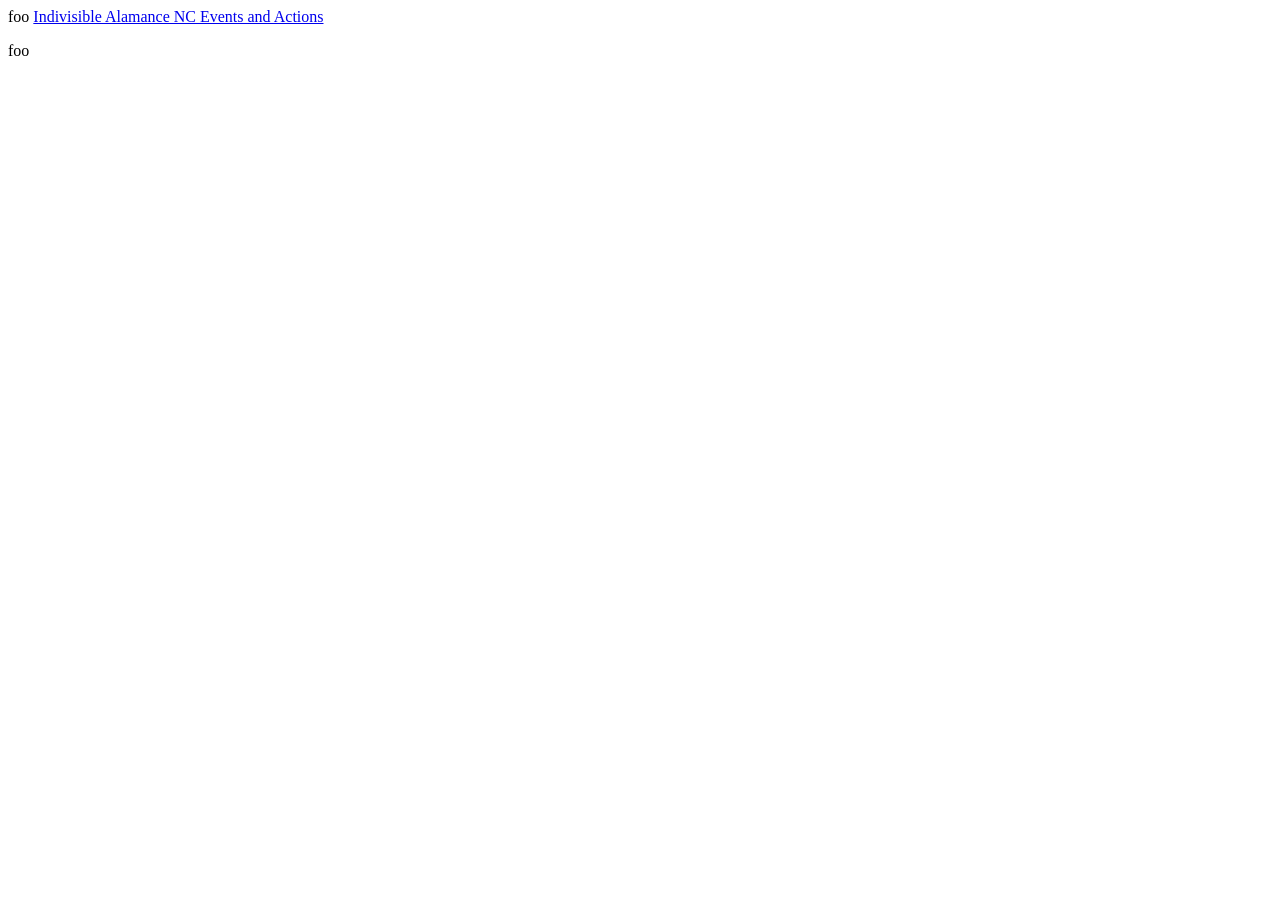
==== sfa/index.html @ e1e5f781 "placeholder html and deployment action" ====
<!doctype html>
<html lang="en">
<head>
<title>AlamanceResists</title>
</head>
<body>
foo

<a href="https://www.mobilize.us/?org_ids=49807">Indivisible Alamance NC Events and Actions</a>
<p>foo</p>
</body>
</html>
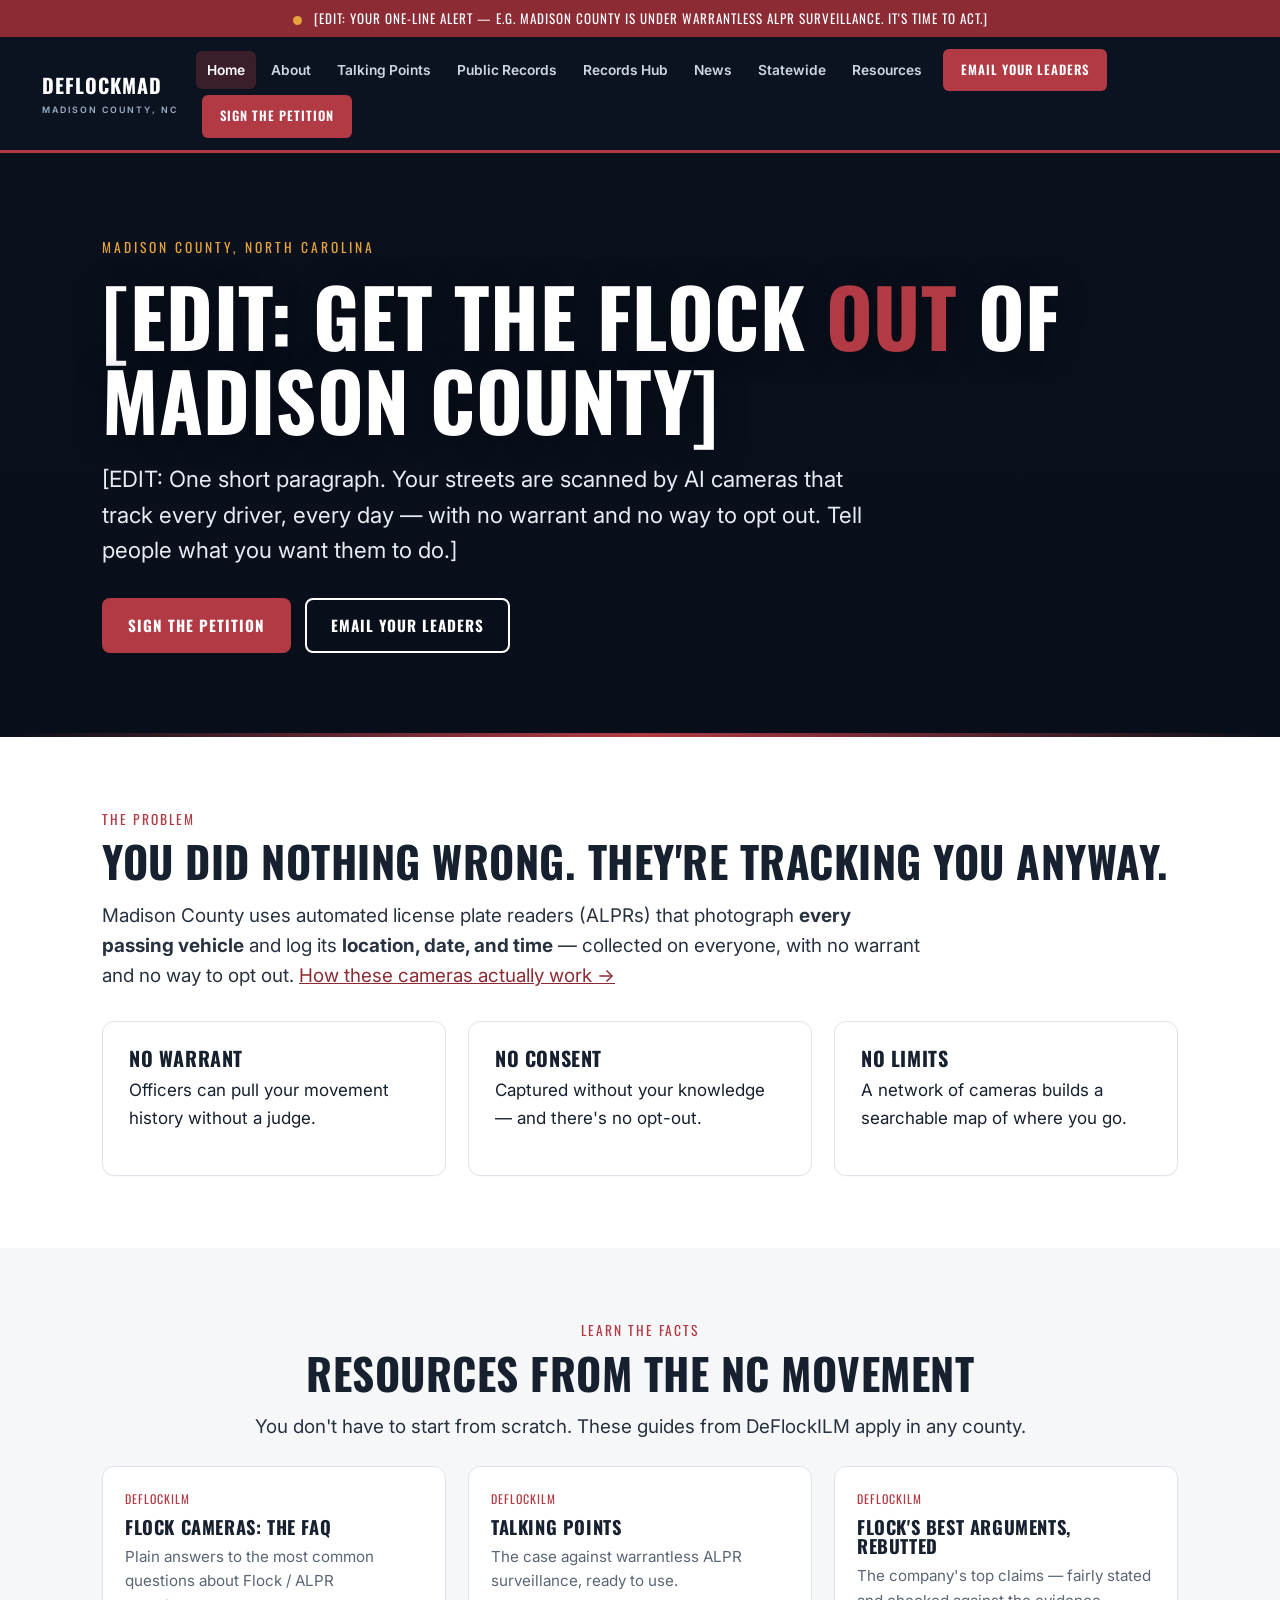
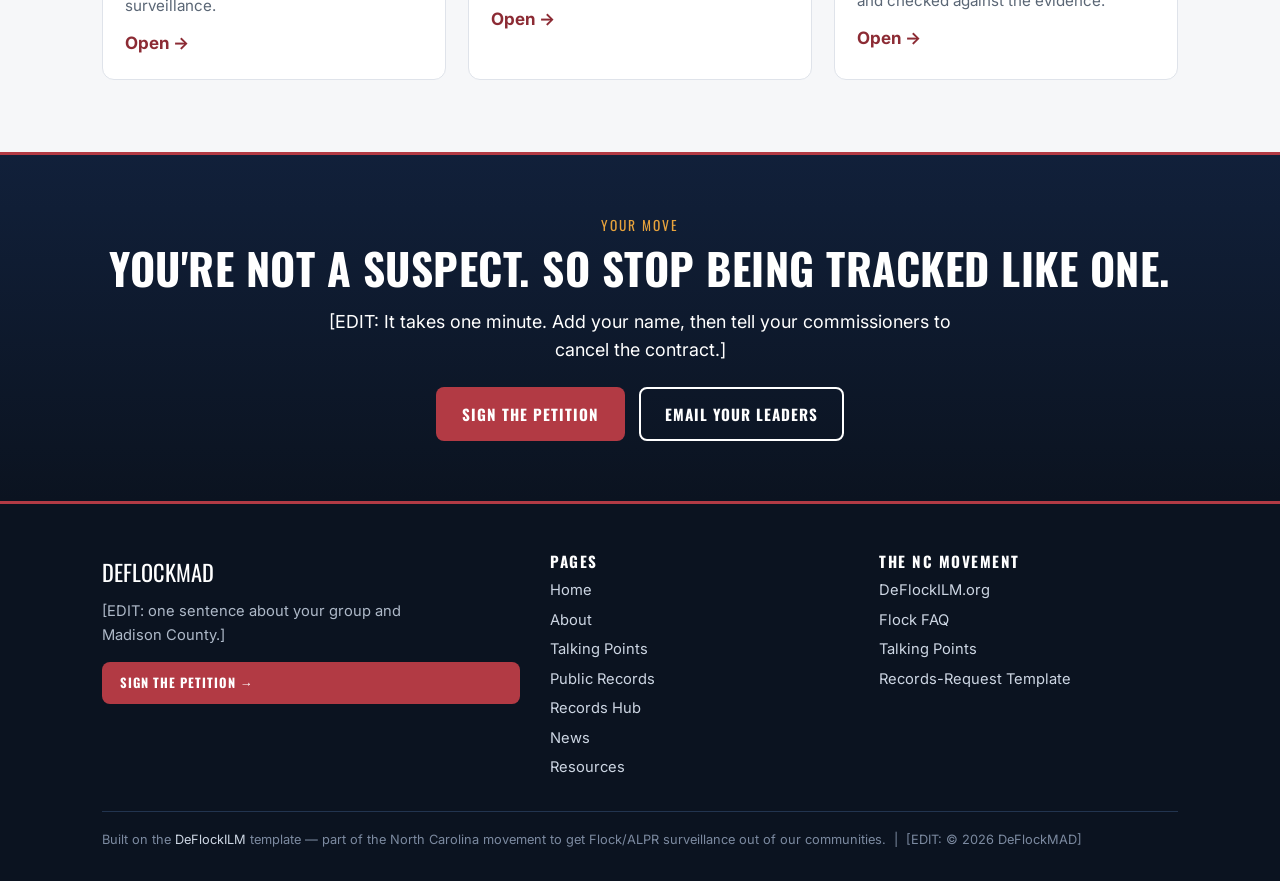
==== commit 26797f47: "SFA Updates" ====
--- a/sfa/index.html
+++ b/sfa/index.html
@@ -1,12 +1,1200 @@
-<!doctype html>
+<!DOCTYPE html>
 <html lang="en">
+
 <head>
-<title>AlamanceResists</title>
+  <meta charset="utf-8">
+  <meta name="viewport" content="width=device-width, initial-scale=1">
+  <title>Home — Surveillance Free Alamance</title>
+  <style>
+    @import url('https://fonts.googleapis.com/css2?family=Oswald:wght@500;600;700&family=Inter:wght@400;500;600;700&display=optional');
+
+    :root {
+      --ink: #0b1320;
+      --ink2: #11203a;
+      --panel: #0f1b30;
+      --red: #b23a44;
+      --red-d: #8c2b34;
+      --red-rgb: 178, 58, 68;
+      --amber: #e6a23c;
+      --paper: #f6f7f9;
+      --line: #dfe3ea;
+      --muted: #5a6675;
+      --white: #ffffff;
+      --maxw: 1120px;
+      --h: 'Oswald', Impact, 'Arial Narrow Bold', sans-serif;
+      --b: 'Inter', -apple-system, BlinkMacSystemFont, 'Segoe UI', Roboto, Arial, sans-serif;
+    }
+
+    * {
+      box-sizing: border-box
+    }
+
+    html {
+      scroll-behavior: smooth
+    }
+
+    body {
+      margin: 0;
+      font-family: var(--b);
+      color: #16202e;
+      background: var(--white);
+      line-height: 1.6;
+      font-size: 17px;
+      -webkit-font-smoothing: antialiased
+    }
+
+    a {
+      color: var(--red-d)
+    }
+
+    img {
+      max-width: 100%;
+      height: auto;
+      display: block
+    }
+
+    h1,
+    h2,
+    h3,
+    h4 {
+      font-family: var(--h);
+      font-weight: 700;
+      line-height: 1.05;
+      letter-spacing: .5px;
+      margin: 0 0 .4em;
+      text-transform: uppercase
+    }
+
+    h2 {
+      font-size: clamp(1.7rem, 3.6vw, 2.7rem)
+    }
+
+    h3 {
+      font-size: 1.25rem;
+      letter-spacing: .6px
+    }
+
+    p {
+      margin: 0 0 1em
+    }
+
+    .wrap {
+      max-width: var(--maxw);
+      margin: 0 auto;
+      padding: 0 22px
+    }
+
+    .section {
+      padding: 72px 0
+    }
+
+    .section.tight {
+      padding: 48px 0
+    }
+
+    .ticker {
+      background: var(--red-d);
+      color: #fff;
+      font-family: var(--h);
+      letter-spacing: 1px;
+      text-transform: uppercase;
+      font-size: .82rem;
+      padding: 8px 0;
+      text-align: center
+    }
+
+    .ticker .dot {
+      display: inline-block;
+      width: 9px;
+      height: 9px;
+      border-radius: 50%;
+      background: var(--amber);
+      margin-right: 8px;
+      vertical-align: middle;
+      animation: blink 1.1s infinite
+    }
+
+    @keyframes blink {
+      50% {
+        opacity: .25
+      }
+    }
+
+    .hdr {
+      position: sticky;
+      top: 0;
+      z-index: 50;
+      background: var(--ink);
+      color: #fff;
+      border-bottom: 3px solid var(--red)
+    }
+
+    .hdr .bar {
+      display: flex;
+      align-items: center;
+      gap: 18px;
+      padding: 12px 22px;
+      max-width: 1240px;
+      margin: 0 auto
+    }
+
+    .brand {
+      font-family: var(--h);
+      font-weight: 700;
+      text-transform: uppercase;
+      letter-spacing: 1px;
+      color: #fff;
+      text-decoration: none;
+      font-size: 1.25rem;
+      white-space: nowrap
+    }
+
+    .brand b {
+      color: var(--red)
+    }
+
+    .brand .lab {
+      display: block;
+      font-family: var(--b);
+      font-weight: 600;
+      letter-spacing: 2px;
+      font-size: .55rem;
+      color: #9fb0c6;
+      text-transform: uppercase;
+      margin-top: 2px
+    }
+
+    .nav {
+      display: flex;
+      gap: 4px;
+      margin-left: auto;
+      flex-wrap: wrap;
+      align-items: center
+    }
+
+    .nav a {
+      color: #cdd6e3;
+      text-decoration: none;
+      font-weight: 600;
+      font-size: .86rem;
+      padding: 8px 11px;
+      border-radius: 6px
+    }
+
+    .nav a:hover {
+      color: #fff;
+      background: rgba(255, 255, 255, .08)
+    }
+
+    .nav a.active {
+      color: #fff;
+      background: rgba(var(--red-rgb), .28)
+    }
+
+    .btn {
+      display: inline-block;
+      font-family: var(--h);
+      text-transform: uppercase;
+      letter-spacing: 1px;
+      font-weight: 700;
+      text-decoration: none;
+      border-radius: 8px;
+      padding: 13px 24px;
+      font-size: .95rem;
+      cursor: pointer;
+      border: 2px solid transparent;
+      transition: transform .08s ease
+    }
+
+    .btn:active {
+      transform: translateY(1px)
+    }
+
+    .btn.red {
+      background: var(--red);
+      color: #fff
+    }
+
+    .btn.red:hover {
+      background: var(--red-d)
+    }
+
+    .btn.ghost {
+      background: transparent;
+      color: #fff;
+      border-color: #fff
+    }
+
+    .btn.ghost:hover {
+      background: #fff;
+      color: var(--ink)
+    }
+
+    .btn.dark {
+      background: var(--ink);
+      color: #fff
+    }
+
+    .btn.dark:hover {
+      background: var(--ink2)
+    }
+
+    .btn.sm {
+      padding: 9px 16px;
+      font-size: .8rem
+    }
+
+    .nav .btn {
+      margin-left: 6px
+    }
+
+    .hero {
+      position: relative;
+      color: #fff;
+      background: linear-gradient(180deg, rgba(8, 14, 25, .45) 0%, rgba(8, 14, 25, .62) 45%, rgba(8, 14, 25, .9) 100%), url('https://deflockilm.org/wp-content/uploads/2026/06/Flock_Camera_Wilmington_Bridge-1.jpg') center/cover no-repeat;
+      background-color: var(--ink)
+    }
+
+    .hero .wrap {
+      padding-top: 84px;
+      padding-bottom: 84px
+    }
+
+    .eyebrow {
+      font-family: var(--h);
+      text-transform: uppercase;
+      letter-spacing: 3px;
+      font-size: .85rem;
+      color: var(--amber);
+      margin-bottom: 14px
+    }
+
+    .hero h1 {
+      font-size: clamp(2.6rem, 7vw, 5rem);
+      margin-bottom: .25em;
+      text-shadow: 0 2px 30px rgba(0, 0, 0, .4)
+    }
+
+    .hero h1 em {
+      color: var(--red);
+      font-style: normal
+    }
+
+    .hero .lead {
+      font-size: clamp(1.05rem, 2.2vw, 1.4rem);
+      max-width: 760px;
+      color: #e7ecf3;
+      font-family: var(--b)
+    }
+
+    .hero .cta {
+      display: flex;
+      gap: 14px;
+      flex-wrap: wrap;
+      margin-top: 30px
+    }
+
+    .scanline {
+      position: absolute;
+      left: 0;
+      right: 0;
+      bottom: 0;
+      height: 4px;
+      background: linear-gradient(90deg, transparent, var(--red), transparent);
+      animation: scan 3.5s linear infinite
+    }
+
+    @keyframes scan {
+      0% {
+        transform: translateX(-60%)
+      }
+
+      100% {
+        transform: translateX(60%)
+      }
+    }
+
+    .phead {
+      background: var(--ink);
+      color: #fff;
+      border-bottom: 3px solid var(--red)
+    }
+
+    .phead .wrap {
+      padding: 54px 22px
+    }
+
+    .phead .eyebrow {
+      margin-bottom: 10px
+    }
+
+    .phead h1 {
+      font-size: clamp(2rem, 5vw, 3.4rem);
+      margin: 0
+    }
+
+    .phead .lead {
+      color: #cdd6e3;
+      max-width: 760px;
+      margin-top: 14px;
+      font-size: 1.1rem
+    }
+
+    .kicker {
+      font-family: var(--h);
+      letter-spacing: 2px;
+      text-transform: uppercase;
+      color: var(--red);
+      font-size: .85rem;
+      margin-bottom: 8px
+    }
+
+    .lede {
+      font-size: 1.18rem;
+      color: #27313f;
+      max-width: 820px
+    }
+
+    .dark {
+      background: var(--ink);
+      color: #eef2f7
+    }
+
+    .dark h2 {
+      color: #fff
+    }
+
+    .dark .kicker {
+      color: var(--amber)
+    }
+
+    .dark a {
+      color: #ffd166
+    }
+
+    .tint {
+      background: var(--paper)
+    }
+
+    .center {
+      text-align: center
+    }
+
+    .center .lede {
+      margin-left: auto;
+      margin-right: auto
+    }
+
+    .grid {
+      display: grid;
+      gap: 22px
+    }
+
+    .g3 {
+      grid-template-columns: repeat(3, 1fr)
+    }
+
+    .g2 {
+      grid-template-columns: repeat(2, 1fr)
+    }
+
+    .card {
+      background: #fff;
+      border: 1px solid var(--line);
+      border-radius: 12px;
+      padding: 26px;
+      box-shadow: 0 1px 0 rgba(0, 0, 0, .02)
+    }
+
+    .dark .card {
+      background: var(--panel);
+      border-color: #22344f
+    }
+
+    .card h3 {
+      color: #16202e
+    }
+
+    .dark .card h3 {
+      color: #fff
+    }
+
+    .card .ico {
+      font-size: 1.7rem;
+      margin-bottom: 6px
+    }
+
+    .stakes {
+      list-style: none;
+      padding: 0;
+      margin: 0;
+      display: grid;
+      gap: 14px
+    }
+
+    .stakes li {
+      display: flex;
+      gap: 14px;
+      align-items: flex-start;
+      background: rgba(var(--red-rgb), .06);
+      border-left: 4px solid var(--red);
+      padding: 14px 18px;
+      border-radius: 0 8px 8px 0
+    }
+
+    .dark .stakes li {
+      background: rgba(var(--red-rgb), .13)
+    }
+
+    .stakes .x {
+      color: var(--red);
+      font-weight: 800;
+      font-family: var(--h);
+      font-size: 1.2rem;
+      line-height: 1.4
+    }
+
+    .wins {
+      list-style: none;
+      padding: 0;
+      margin: 0;
+      display: grid;
+      gap: 14px
+    }
+
+    .wins li {
+      display: flex;
+      gap: 14px;
+      align-items: flex-start;
+      background: rgba(46, 196, 138, .10);
+      border-left: 4px solid #18a558;
+      padding: 14px 18px;
+      border-radius: 0 8px 8px 0
+    }
+
+    .wins .c {
+      color: #0e7a40;
+      font-weight: 800;
+      font-size: 1.1rem
+    }
+
+    .auth {
+      display: grid;
+      grid-template-columns: repeat(4, 1fr);
+      gap: 18px;
+      margin-top: 18px
+    }
+
+    .auth div {
+      text-align: center;
+      padding: 16px;
+      border: 1px solid #22344f;
+      border-radius: 10px;
+      background: var(--panel)
+    }
+
+    .auth .big {
+      font-family: var(--h);
+      font-size: 1.5rem;
+      color: #fff;
+      display: block;
+      margin-bottom: 4px
+    }
+
+    .auth small {
+      color: #9fb0c6
+    }
+
+    .steps {
+      display: grid;
+      grid-template-columns: repeat(3, 1fr);
+      gap: 22px
+    }
+
+    .step {
+      background: #fff;
+      border: 1px solid var(--line);
+      border-radius: 12px;
+      padding: 26px;
+      position: relative
+    }
+
+    .step .n {
+      font-family: var(--h);
+      font-size: 1rem;
+      background: var(--red);
+      color: #fff;
+      width: 38px;
+      height: 38px;
+      border-radius: 50%;
+      display: grid;
+      place-items: center;
+      margin-bottom: 12px
+    }
+
+    .tp {
+      display: grid;
+      gap: 18px
+    }
+
+    .tp .card {
+      padding: 24px 26px
+    }
+
+    .tp h3 {
+      display: flex;
+      gap: 12px;
+      align-items: baseline
+    }
+
+    .tp h3 .badge {
+      font-family: var(--h);
+      background: var(--ink);
+      color: #fff;
+      border-radius: 8px;
+      padding: 2px 12px;
+      font-size: 1rem
+    }
+
+    .tp ul {
+      margin: .4em 0 0;
+      padding-left: 1.1em
+    }
+
+    .tp li {
+      margin: .35em 0
+    }
+
+    .doclist {
+      display: grid;
+      gap: 12px
+    }
+
+    .doc {
+      display: flex;
+      align-items: center;
+      gap: 14px;
+      background: #fff;
+      border: 1px solid var(--line);
+      border-radius: 10px;
+      padding: 16px 20px;
+      text-decoration: none;
+      color: #16202e;
+      font-weight: 600
+    }
+
+    .doc:hover {
+      border-color: var(--red);
+      box-shadow: 0 4px 16px rgba(0, 0, 0, .06)
+    }
+
+    .doc .pdf {
+      font-family: var(--h);
+      background: var(--red);
+      color: #fff;
+      border-radius: 6px;
+      padding: 4px 10px;
+      font-size: .8rem;
+      letter-spacing: 1px
+    }
+
+    .doc .arr {
+      margin-left: auto;
+      color: var(--red);
+      font-weight: 800
+    }
+
+    .linkcard {
+      display: block;
+      background: #fff;
+      border: 1px solid var(--line);
+      border-radius: 12px;
+      padding: 22px;
+      text-decoration: none;
+      color: #16202e;
+      height: 100%
+    }
+
+    .linkcard:hover {
+      border-color: var(--red);
+      box-shadow: 0 6px 20px rgba(0, 0, 0, .07)
+    }
+
+    .linkcard .src {
+      font-family: var(--h);
+      letter-spacing: 1px;
+      text-transform: uppercase;
+      font-size: .75rem;
+      color: var(--red);
+      margin-bottom: 8px
+    }
+
+    .linkcard h3 {
+      font-size: 1.15rem;
+      margin: 0
+    }
+
+    .linkcard p {
+      color: var(--muted);
+      font-size: .95rem;
+      margin: .6em 0 0
+    }
+
+    .linkcard .go {
+      margin-top: 12px;
+      font-weight: 700;
+      color: var(--red-d)
+    }
+
+    /* keep white cards readable inside dark sections (override .dark a amber) */
+    .dark .linkcard {
+      color: #16202e
+    }
+
+    .dark .linkcard h3 {
+      color: #16202e
+    }
+
+    .dark .linkcard .src {
+      color: var(--red)
+    }
+
+    .dark .linkcard .go {
+      color: var(--red-d)
+    }
+
+    .reps {
+      display: grid;
+      grid-template-columns: repeat(2, 1fr);
+      gap: 16px
+    }
+
+    .rep {
+      display: flex;
+      align-items: center;
+      gap: 16px;
+      background: #fff;
+      border: 1px solid var(--line);
+      border-radius: 12px;
+      padding: 18px 20px
+    }
+
+    .rep .who {
+      flex: 1
+    }
+
+    .rep .who b {
+      font-family: var(--h);
+      font-size: 1.2rem;
+      letter-spacing: .5px;
+      display: block
+    }
+
+    .rep .who span {
+      color: var(--muted);
+      font-size: .9rem
+    }
+
+    .script {
+      background: var(--panel);
+      color: #dfe7f2;
+      border-radius: 12px;
+      padding: 26px;
+      white-space: pre-wrap;
+      font-family: 'Inter', monospace;
+      font-size: .93rem;
+      line-height: 1.7;
+      border: 1px solid #22344f
+    }
+
+    .pull {
+      border-left: 5px solid var(--red);
+      padding: 6px 0 6px 22px;
+      font-family: var(--h);
+      font-size: 1.4rem;
+      text-transform: uppercase;
+      letter-spacing: .5px;
+      color: #16202e
+    }
+
+    .dark .pull {
+      color: #fff
+    }
+
+    .videos {
+      display: grid;
+      grid-template-columns: 1fr 1fr;
+      gap: 20px
+    }
+
+    .vid {
+      position: relative;
+      padding-top: 56.25%;
+      border-radius: 12px;
+      overflow: hidden;
+      border: 1px solid #22344f
+    }
+
+    .vid iframe {
+      position: absolute;
+      inset: 0;
+      width: 100%;
+      height: 100%;
+      border: 0
+    }
+
+    /* article / posts */
+    .article {
+      padding: 56px 0
+    }
+
+    .prose {
+      max-width: 760px;
+      margin: 0 auto;
+      font-size: 1.08rem
+    }
+
+    .prose p {
+      margin: 0 0 1.1em
+    }
+
+    .prose h3 {
+      font-size: 1.4rem;
+      margin: 1.6em 0 .5em;
+      color: #16202e
+    }
+
+    .prose a {
+      color: var(--red-d);
+      font-weight: 600
+    }
+
+    .prose ul {
+      padding-left: 1.2em;
+      margin: 0 0 1.2em
+    }
+
+    .prose li {
+      margin: .45em 0
+    }
+
+    .prose blockquote {
+      margin: 1.4em 0;
+      padding: 16px 22px;
+      background: var(--paper);
+      border-left: 5px solid var(--red);
+      font-style: italic;
+      color: #33414f;
+      border-radius: 0 8px 8px 0
+    }
+
+    .prose figure {
+      margin: 1.6em 0
+    }
+
+    .prose figure img {
+      border-radius: 12px;
+      border: 1px solid var(--line);
+      margin: 0 auto
+    }
+
+    .prose figcaption {
+      font-size: .85rem;
+      color: var(--muted);
+      margin-top: 8px;
+      text-align: center;
+      font-style: italic
+    }
+
+    .prose table {
+      width: 100%;
+      border-collapse: collapse;
+      margin: 1.4em 0;
+      font-size: .98rem
+    }
+
+    .prose th,
+    .prose td {
+      border: 1px solid var(--line);
+      padding: 10px 14px;
+      text-align: left
+    }
+
+    .prose th {
+      background: var(--ink);
+      color: #fff;
+      font-family: var(--h);
+      letter-spacing: .5px;
+      font-weight: 600
+    }
+
+    .prose tbody tr:nth-child(even) {
+      background: var(--paper)
+    }
+
+    .prose td:last-child {
+      text-align: right;
+      font-variant-numeric: tabular-nums;
+      font-weight: 600
+    }
+
+    .postmeta {
+      display: flex;
+      gap: 14px;
+      align-items: center;
+      color: #9fb0c6;
+      font-size: .9rem;
+      margin-bottom: 6px;
+      font-family: var(--h);
+      letter-spacing: 1px;
+      text-transform: uppercase
+    }
+
+    .callout {
+      background: var(--panel);
+      color: #dfe7f2;
+      border-radius: 12px;
+      padding: 22px 26px;
+      border: 1px solid #22344f;
+      margin: 1.8em 0
+    }
+
+    .callout a {
+      color: #ffd166;
+      font-weight: 700
+    }
+
+    .callout .cta {
+      display: flex;
+      gap: 12px;
+      flex-wrap: wrap;
+      margin-top: 14px
+    }
+
+    .backlink {
+      display: inline-block;
+      margin-bottom: 18px;
+      color: #cdd6e3;
+      text-decoration: none;
+      font-weight: 600;
+      font-family: var(--h);
+      letter-spacing: 1px;
+      font-size: .85rem;
+      text-transform: uppercase
+    }
+
+    .backlink:hover {
+      color: #fff
+    }
+
+    .band {
+      background: linear-gradient(180deg, var(--ink2), var(--ink));
+      color: #fff;
+      text-align: center;
+      border-top: 3px solid var(--red);
+      border-bottom: 3px solid var(--red)
+    }
+
+    .band h2 {
+      color: #fff
+    }
+
+    .band .kicker {
+      color: var(--amber) !important
+    }
+
+    .band .wrap {
+      padding: 60px 22px
+    }
+
+    .band .cta {
+      display: flex;
+      gap: 14px;
+      justify-content: center;
+      flex-wrap: wrap;
+      margin-top: 22px
+    }
+
+    .band .btn.ghost {
+      border-color: #fff
+    }
+
+    .foot {
+      background: var(--ink);
+      color: #aeb9c8;
+      font-size: .92rem
+    }
+
+    .foot .wrap {
+      padding: 50px 22px 30px
+    }
+
+    .foot .cols {
+      display: grid;
+      grid-template-columns: 1.4fr 1fr 1fr;
+      gap: 30px
+    }
+
+    .foot a {
+      color: #cdd6e3;
+      text-decoration: none;
+      display: block;
+      padding: 3px 0
+    }
+
+    .foot a:hover {
+      color: #fff
+    }
+
+    .foot h4 {
+      color: #fff;
+      font-size: .95rem;
+      letter-spacing: 1.5px
+    }
+
+    .foot .big {
+      font-family: var(--h);
+      font-size: 1.4rem;
+      color: #fff;
+      text-transform: uppercase
+    }
+
+    .foot .big b {
+      color: var(--red)
+    }
+
+    .foot .legal {
+      border-top: 1px solid #22344f;
+      margin-top: 28px;
+      padding-top: 18px;
+      color: #7c8aa0;
+      font-size: .8rem
+    }
+
+    @media(max-width:900px) {
+
+      .g3,
+      .g2,
+      .steps,
+      .auth,
+      .reps,
+      .videos,
+      .foot .cols {
+        grid-template-columns: 1fr
+      }
+
+      .auth {
+        grid-template-columns: 1fr 1fr
+      }
+
+      .nav {
+        width: 100%;
+        flex-wrap: wrap;
+        justify-content: center;
+        margin-top: 8px
+      }
+
+      .nav .btn {
+        margin: 6px 4px 0
+      }
+
+      .hdr .bar {
+        flex-wrap: wrap;
+        justify-content: center;
+        text-align: center
+      }
+    }
+
+    /* ============================================================
+   WORDPRESS THEME RESET
+   Hides the theme's own header/footer and removes the narrow
+   content column so the DeFlockILM design fills the page.
+   (Use this when "Blank Canvas" isn't available to select.)
+   ============================================================ */
+    .wp-block-template-part,
+    header.wp-block-template-part,
+    footer.wp-block-template-part,
+    .wp-block-site-title,
+    .wp-block-site-tagline,
+    .wp-block-navigation,
+    .site-header,
+    .site-footer,
+    #masthead,
+    #colophon,
+    header#header,
+    .site-branding,
+    .main-navigation,
+    .wp-block-group.alignfull.has-global-padding:first-child {
+      display: none !important;
+    }
+
+    .wp-site-blocks,
+    main,
+    .wp-block-post-content,
+    .entry-content,
+    .is-layout-constrained,
+    .is-layout-flow {
+      max-width: none !important;
+      margin-left: 0 !important;
+      margin-right: 0 !important;
+      padding-left: 0 !important;
+      padding-right: 0 !important;
+    }
+
+    .wp-site-blocks {
+      padding-top: 0 !important;
+    }
+
+    .wp-block-post-content>*,
+    .entry-content>* {
+      max-width: none !important;
+    }
+
+    .wp-block-post-title,
+    .entry-title {
+      display: none !important;
+    }
+
+    .wp-block-post-featured-image,
+    figure.wp-block-post-featured-image,
+    .post-thumbnail,
+    .wp-post-image,
+    .attachment-post-thumbnail {
+      display: none !important;
+    }
+  </style>
 </head>
+
 <body>
-foo
-
-<a href="https://www.mobilize.us/?org_ids=49807">Indivisible Alamance NC Events and Actions</a>
-<p>foo</p>
+  <div class="ticker"><span class="dot"></span> [EDIT: your one-line alert — e.g. Madison County is under warrantless
+    ALPR surveillance. It's time to act.]</div>
+  <header class="hdr">
+    <div class="bar">
+      <a class="brand" href="index.html">DeFlockMAD<span class="lab">Madison County, NC</span></a>
+      <nav class="nav"><a href="index.html" class="active">Home</a><a href="about.html">About</a><a
+          href="talking-points.html">Talking Points</a><a href="public-records.html">Public Records</a><a
+          href="records-hub.html">Records Hub</a><a href="news.html">News</a><a
+          href="https://deflockilm.org/flock-in-north-carolina/" target="_blank" rel="noopener">Statewide</a><a
+          href="resources.html">Resources</a>
+        <a class="btn red sm" href="email.html">Email Your Leaders</a>
+        <a class="btn red sm" href="https://www.change.org/YOUR-PETITION" target="_blank" rel="noopener">Sign the
+          Petition</a>
+      </nav>
+    </div>
+  </header>
+  <section class="hero">
+    <div class="wrap">
+      <div class="eyebrow">Madison County, North Carolina</div>
+      <h1>[EDIT: Get the Flock <em>Out</em> of Madison County]</h1>
+      <p class="lead">[EDIT: One short paragraph. Your streets are scanned by AI cameras that track every driver, every
+        day — with no warrant and no way to opt out. Tell people what you want them to do.]</p>
+      <div class="cta">
+        <a class="btn red" href="https://www.change.org/YOUR-PETITION" target="_blank" rel="noopener">Sign the
+          Petition</a>
+        <a class="btn ghost" href="email.html">Email Your Leaders</a>
+      </div>
+    </div>
+    <div class="scanline"></div>
+  </section>
+
+  <section class="section">
+    <div class="wrap">
+      <div class="kicker">The problem</div>
+      <h2>You did nothing wrong. They're tracking you anyway.</h2>
+      <p class="lede">Madison County uses automated license plate readers (ALPRs) that photograph <b>every passing
+          vehicle</b> and log its <b>location, date, and time</b> — collected on everyone, with no warrant and no way to
+        opt out. <a href="https://deflockilm.org/how-flock-cameras-work/" target="_blank" rel="noopener">How these
+          cameras actually work &#8594;</a></p>
+      <div class="grid g3" style="margin-top:30px">
+        <div class="card">
+          <h3>No Warrant</h3>
+          <p>Officers can pull your movement history without a judge.</p>
+        </div>
+        <div class="card">
+          <h3>No Consent</h3>
+          <p>Captured without your knowledge — and there's no opt-out.</p>
+        </div>
+        <div class="card">
+          <h3>No Limits</h3>
+          <p>A network of cameras builds a searchable map of where you go.</p>
+        </div>
+      </div>
+    </div>
+  </section>
+
+  <section class="section tint">
+    <div class="wrap center">
+      <div class="kicker">Learn the facts</div>
+      <h2>Resources from the NC movement</h2>
+      <p class="lede">You don't have to start from scratch. These guides from DeFlockILM apply in any county.</p>
+      <div class="grid g3" style="margin-top:24px;text-align:left">
+        <a class="linkcard" href="https://deflockilm.org/faq/" target="_blank" rel="noopener">
+          <div class="src">DeFlockILM</div>
+          <h3>Flock cameras: the FAQ</h3>
+          <p>Plain answers to the most common questions about Flock / ALPR surveillance.</p>
+          <div class="go">Open &#8594;</div>
+        </a>
+        <a class="linkcard" href="https://deflockilm.org/talking-points-against-flock-ai-alpr-cameras/" target="_blank"
+          rel="noopener">
+          <div class="src">DeFlockILM</div>
+          <h3>Talking points</h3>
+          <p>The case against warrantless ALPR surveillance, ready to use.</p>
+          <div class="go">Open &#8594;</div>
+        </a>
+        <a class="linkcard" href="https://deflockilm.org/flock-safety-arguments-wilmington/" target="_blank"
+          rel="noopener">
+          <div class="src">DeFlockILM</div>
+          <h3>Flock's best arguments, rebutted</h3>
+          <p>The company's top claims — fairly stated and checked against the evidence.</p>
+          <div class="go">Open &#8594;</div>
+        </a>
+      </div>
+    </div>
+  </section>
+
+  <section class="band">
+    <div class="wrap">
+      <div class="kicker">Your move</div>
+      <h2>You're not a suspect. So stop being tracked like one.</h2>
+      <p style="max-width:640px;margin:0 auto;font-size:1.12rem">[EDIT: It takes one minute. Add your name, then tell
+        your commissioners to cancel the contract.]</p>
+      <div class="cta">
+        <a class="btn red" href="https://www.change.org/YOUR-PETITION" target="_blank" rel="noopener">Sign the
+          Petition</a>
+        <a class="btn ghost" href="email.html">Email Your Leaders</a>
+      </div>
+    </div>
+  </section>
+  <footer class="foot">
+    <div class="wrap">
+      <div class="cols">
+        <div>
+          <div class="big">DeFlockMAD</div>
+          <p style="margin-top:10px;max-width:340px">[EDIT: one sentence about your group and Madison County.]</p>
+          <a class="btn red sm" href="https://www.change.org/YOUR-PETITION" target="_blank" rel="noopener"
+            style="margin-top:6px">Sign the Petition &#8594;</a>
+        </div>
+        <div>
+          <h4>Pages</h4>
+          <a href="index.html">Home</a><a href="about.html">About</a><a href="talking-points.html">Talking Points</a><a
+            href="public-records.html">Public Records</a><a href="records-hub.html">Records Hub</a><a
+            href="news.html">News</a><a href="resources.html">Resources</a>
+        </div>
+        <div>
+          <h4>The NC Movement</h4>
+          <a href="https://deflockilm.org" target="_blank" rel="noopener">DeFlockILM.org</a>
+          <a href="https://deflockilm.org/faq/" target="_blank" rel="noopener">Flock FAQ</a>
+          <a href="https://deflockilm.org/talking-points-against-flock-ai-alpr-cameras/" target="_blank"
+            rel="noopener">Talking Points</a>
+          <a href="https://deflockilm.org/nc-records-repository/" target="_blank" rel="noopener">Records-Request
+            Template</a>
+        </div>
+      </div>
+      <div class="legal">Built on the <a href="https://deflockilm.org" target="_blank" rel="noopener"
+          style="display:inline">DeFlockILM</a> template &mdash; part of the North Carolina movement to get Flock/ALPR
+        surveillance out of our communities. &nbsp;|&nbsp; [EDIT: &copy; 2026 DeFlockMAD]</div>
+    </div>
+  </footer>
 </body>
+
 </html>
